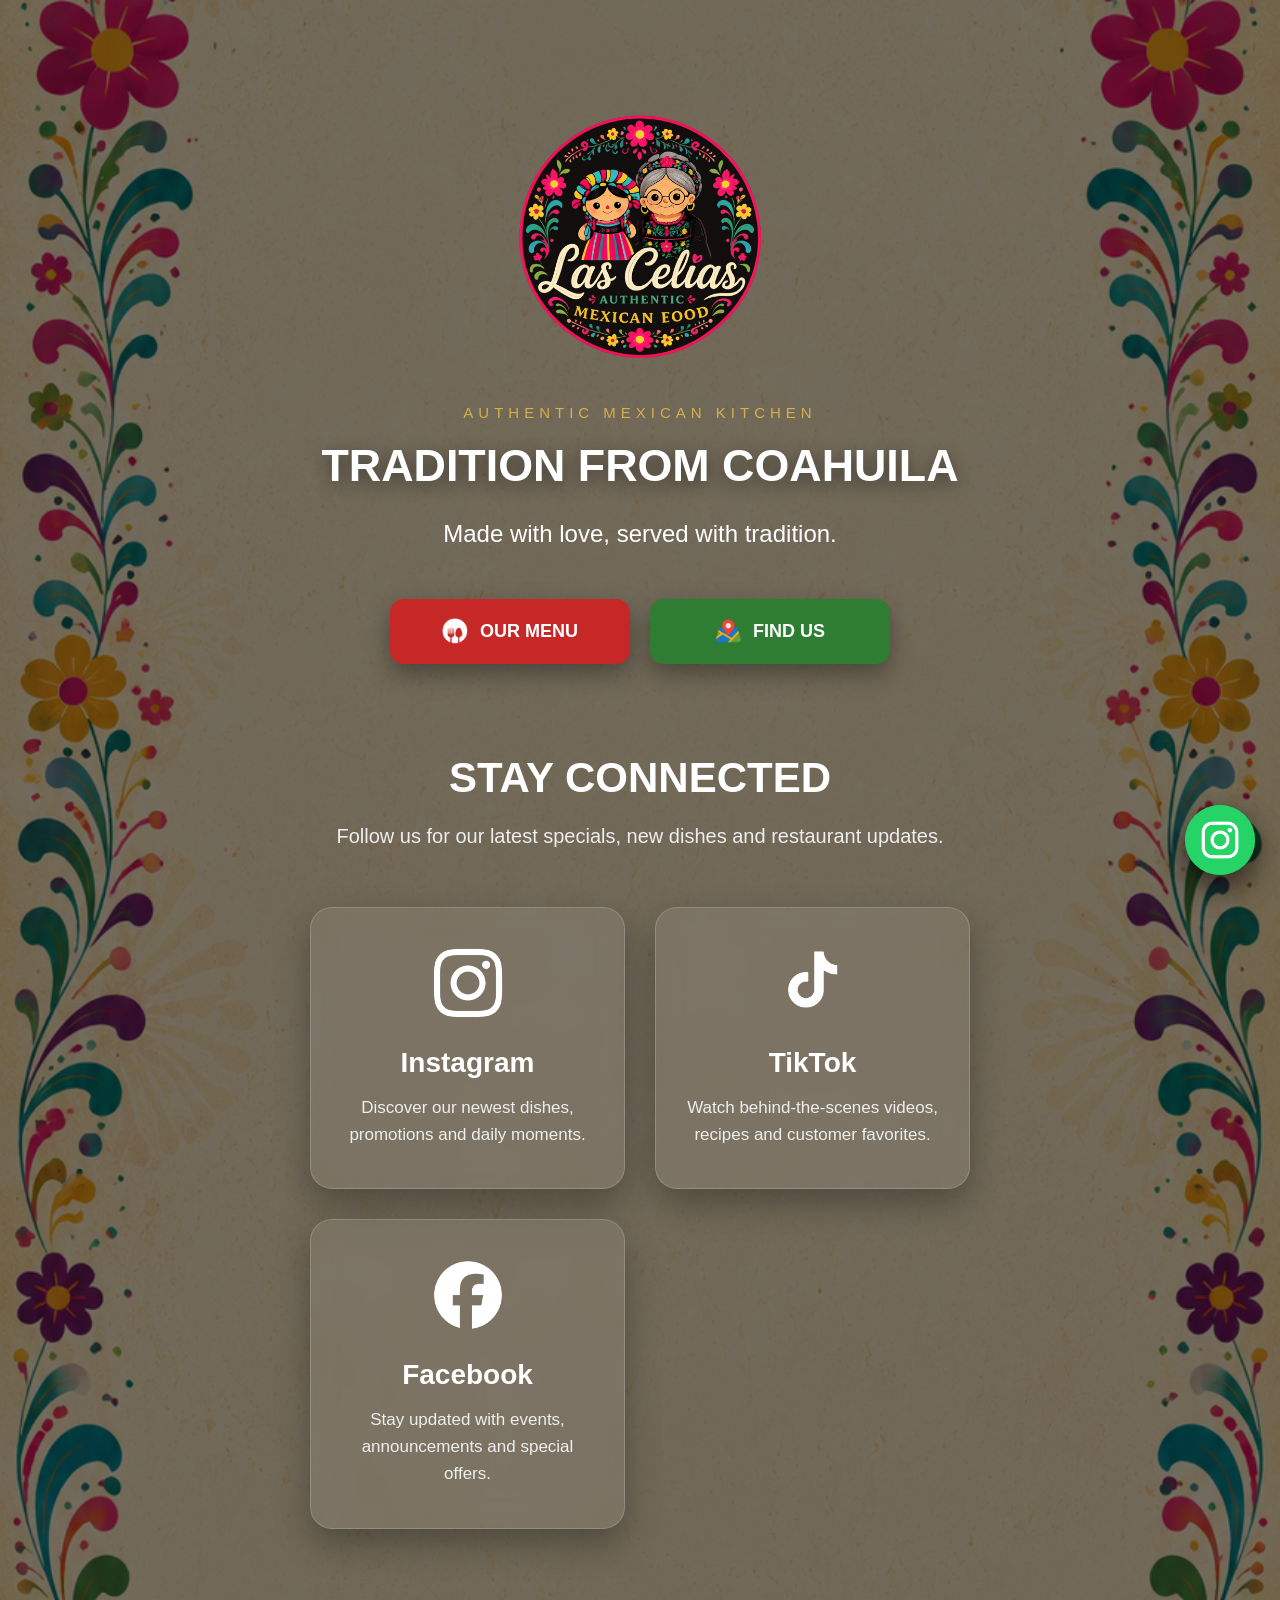
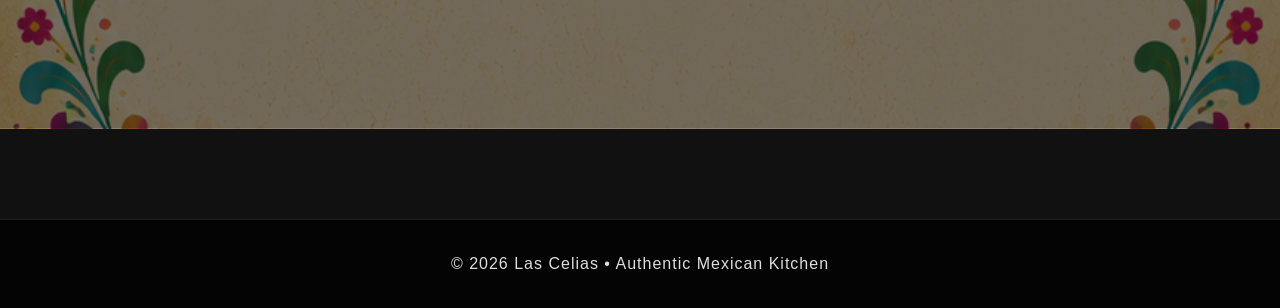
==== index.html @ 8aa613d1 "First website version" ====
<!DOCTYPE html>
<html lang="en">

<head>

    <meta charset="UTF-8">
    <meta name="viewport" content="width=device-width, initial-scale=1.0">

    <title>Las Celias | Authentic Mexican Kitchen</title>

    <link rel="stylesheet" href="css/style.css">

</head>

<a
    href="TU_LINK_DE_WHATSAPP"
    target="_blank"
    class="whatsapp-button">

    <img
        src="images/icons/whatsapp.png"
        alt="WhatsApp">

</a>

<body>

    <!-- HERO -->

    <section class="hero">

        <div class="overlay">

            <div class="hero-content">

                <!-- LOGO -->

                <img
                    src="images/logo/logo.png"
                    alt="Las Celias Logo"
                    class="logo">

                <!-- SUBTITLE -->

                <p class="subtitle">

                    AUTHENTIC MEXICAN KITCHEN

                </p>

                <!-- TITLE -->

                <h1>

                    Tradition from Coahuila

                </h1>

                <!-- DESCRIPTION -->

                <p class="description">

                    Made with love, served with tradition.

                </p>

                <!-- MAIN BUTTONS -->

                <div class="main-buttons">

                    <!-- MENU -->

                    <a href="menu.html" class="btn btn-menu">

                        <img
                            src="images/icons/menu.png"
                            alt="Menu">

                        <span>OUR MENU</span>

                    </a>

                    <!-- LOCATION -->

                    <a
                        href="https://g.page/r/Cdu9LqapEBbkEAE/review
"
                        target="_blank"
                        class="btn btn-location">

                        <img
                            src="images/icons/ubicacion.png"
                            alt="Location">

                        <span>FIND US</span>

                    </a>

                </div>

                <!-- SOCIAL -->

                <section class="social-section">

                    <h2>

                        STAY CONNECTED

                    </h2>

                    <p>

                        Follow us for our latest specials,
                        new dishes and restaurant updates.

                    </p>

                                        <div class="social-grid">

                        <!-- Instagram -->

                        <a href="https://www.instagram.com/lasceliasfood?utm_source=qr&igsh=aXdlNWFkeHdwbzZv"
                           target="_blank"
                           class="social-card">

                            <img
                                src="images/icons/instagram.png"
                                alt="Instagram">

                            <h3>Instagram</h3>

                            <p>
                                Discover our newest dishes,
                                promotions and daily moments.
                            </p>

                        </a>

                        <!-- TikTok -->

                        <a href="https://www.tiktok.com/@lasceliasfood?_r=1&_t=ZT-98HseMUjzkz"
                           target="_blank"
                           class="social-card">

                            <img
                                src="images/icons/tiktok.png"
                                alt="TikTok">

                            <h3>TikTok</h3>

                            <p>
                                Watch behind-the-scenes videos,
                                recipes and customer favorites.
                            </p>

                        </a>

                        <!-- Facebook -->

                        <a href="https://www.facebook.com/share/1J8TB7nhDu/"
                           target="_blank"
                           class="social-card">

                            <img
                                src="images/icons/facebook.png"
                                alt="Facebook">

                            <h3>Facebook</h3>

                            <p>
                                Stay updated with events,
                                announcements and special offers.
                            </p>

                        </a>

                    </div>

                </section>

            </div>

        </div>

    </section>

    <!-- FLOATING WHATSAPP -->

    <a
        href="https://wa.link/c3nqoa"
        class="whatsapp-button"
        target="_blank"
        aria-label="WhatsApp">

        <img
            src="images/icons/whatsapp.png"
            alt="WhatsApp">

    </a>

    <!-- FOOTER -->

    <footer>

    <p>

        © 2026 Las Celias • Authentic Mexican Kitchen

    </p>

</footer>

</body>

</html>
---- css/style.css ----
/* ==========================================================
   LAS CELIAS
   AUTHENTIC MEXICAN KITCHEN
   Main Stylesheet
========================================================== */

/* =========================
   RESET
========================= */

*{
    margin:0;
    padding:0;
    box-sizing:border-box;
}

html{
    scroll-behavior:smooth;
}

body{

    font-family:Arial, Helvetica, sans-serif;

    background:#111;

    color:#ffffff;

    overflow-x:hidden;

}

/* =========================
   HERO
========================= */

.hero{

    position:relative;

    width:100%;

    min-height:100vh;

    display:flex;

    justify-content: flex-start;

    padding: 70px 20px;

    align-items:center;

    text-align:center;

    overflow:hidden;

    background-image:
        linear-gradient(rgba(0,0,0,.55),rgba(0,0,0,.55)),
        url("../images/background/fondo.webp");

    background-size:cover;

    background-position:center;

    background-repeat:no-repeat;

}

/* =========================
   OVERLAY
========================= */

.overlay{

    width:100%;

    padding:40px 20px;

}

/* =========================
   HERO CONTENT
========================= */

.hero-content{
    max-width:700px;
    margin:0 auto;
}

/* =========================
   LOGO
========================= */

.logo{

    width:260px;

    max-width:90%;

    margin-bottom:30px;

}

/* =========================
   SUBTITLE
========================= */

.subtitle{

    color:#D6B04A;

    letter-spacing:5px;

    font-size:15px;

    margin-bottom:20px;

    text-transform:uppercase;

}

/* =========================
   TITLE
========================= */

.hero h1{

    font-size: 2.8rem;

    font-weight:800;

    line-height:1.1;

    margin: 15px 0;

    margin-bottom:25px;

    text-transform:uppercase;

    text-shadow:0 5px 18px rgba(0,0,0,.45);

}

/* =========================
   DESCRIPTION
========================= */

.description{

    font-size:24px;

    line-height:1.6;

    color:white;

    margin-bottom:45px;

}

/* =========================
   MAIN BUTTONS
========================= */

.main-buttons{

    display:flex;

    justify-content:center;

    align-items:center;

    gap:20px;

    flex-wrap:wrap;

}

/* =========================
   BUTTON BASE
========================= */

.btn{

    display:flex;

    align-items:center;

    justify-content:center;

    gap:12px;

    width:240px;

    height:65px;

    border-radius:14px;

    text-decoration:none;

    font-size:18px;

    font-weight:700;

    transition:.30s;

    box-shadow:0 10px 25px rgba(0,0,0,.35);

}

/* =========================
   BUTTON ICONS
========================= */

.btn img{

    width:26px;

    height:26px;

}

/* =========================
   MENU BUTTON
========================= */

.btn-menu{

    background:#C62828;

    color:white;

}

.btn-menu:hover{

    background:#B71C1C;

    transform:translateY(-4px);

}

/* =========================
   LOCATION BUTTON
========================= */

.btn-location{

    background:#2E7D32;

    color:white;

}

.btn-location:hover{

    background:#1B5E20;

    transform:translateY(-4px);

}

/* =========================
   SOCIAL SECTION
========================= */

.social-section{

    padding:90px 20px;

    text-align:center;

}

.social-section h2{

    font-size:42px;

    font-weight:800;

    margin-bottom:18px;

    text-transform:uppercase;

    color:#ffffff;

}

.social-section p{

    max-width:700px;

    margin:0 auto 55px;

    font-size:20px;

    line-height:1.6;

    color:#eeeeee;

}

/* =========================
   SOCIAL CARDS CONTAINER
========================= */

.social-grid{

    display:grid;

    grid-template-columns:repeat(auto-fit,minmax(280px,1fr));

    gap:30px;

    max-width:1100px;

    margin:auto;

}

/* =========================
   SOCIAL CARD
========================= */

.social-card{

    background:rgba(255,255,255,.08);

    backdrop-filter:blur(12px);

    border:1px solid rgba(255,255,255,.18);

    border-radius:22px;

    padding:40px 30px;

    transition:.35s;

    text-decoration:none;

    color:white;

    box-shadow:0 15px 35px rgba(0,0,0,.30);

}

.social-card:hover{

    transform:translateY(-8px);

}

/* =========================
   SOCIAL ICON
========================= */

.social-card img{

    width:70px;

    height:70px;

    object-fit:contain;

    margin-bottom:25px;

}

/* =========================
   SOCIAL TITLE
========================= */

.social-card h3{

    font-size:28px;

    margin-bottom:15px;

}

/* =========================
   SOCIAL DESCRIPTION
========================= */

.social-card p{

    font-size:17px;

    line-height:1.6;

    margin:0;

}

/* =========================
   HOVER COLORS
========================= */

.instagram:hover{

    border-color:#E1306C;

}

.tiktok:hover{

    border-color:#25F4EE;

}

.facebook:hover{

    border-color:#1877F2;

}

/* =========================
   FLOATING WHATSAPP
========================= */

.whatsapp-button{

    position:fixed;

    bottom:25px;

    right:25px;

    width:70px;

    height:70px;

    border-radius:50%;

    background:#25D366;

    display:flex;

    justify-content:center;

    align-items:center;

    box-shadow:0 12px 30px rgba(0,0,0,.35);

    transition:.30s;

    z-index:999;

}

.whatsapp-button:hover{

    transform:scale(1.10);

    background:#1EBE5D;

}

.whatsapp-button img{

    width:38px;

    height:38px;

}

/* =========================
   FOOTER
========================= */

footer{

    margin-top:90px;

    padding:35px 20px;

    text-align:center;

    background:rgba(0,0,0,.75);

    border-top:1px solid rgba(255,255,255,.10);

}

footer p{

    color:#dddddd;

    font-size:16px;

    letter-spacing:1px;

}

/* ==========================================================
   RESPONSIVE DESIGN
========================================================== */

/* =========================
   TABLETS
========================= */

@media (max-width:992px){

    .hero{

        min-height:100vh;

    }

    .logo{

        width:220px;

    }

    .hero h1{

        font-size:52px;

    }

    .description{

        font-size:21px;

    }

    .social-section{

        padding:70px 20px;

    }

}

/* =========================
   MOBILE
========================= */

@media (max-width:768px){

    .hero{

        padding:40px 20px;

    }

    .logo{

        width:180px;

        margin-bottom:25px;

    }

    .subtitle{

        font-size:13px;

        letter-spacing:3px;

    }

    .hero h1{

        font-size:40px;

    }

    .description{

        font-size:18px;

        margin-bottom:35px;

    }

    .main-buttons{

        flex-direction:column;

    }

    .btn{

        width:100%;

        max-width:320px;

        height:60px;

    }

    .social-section h2{

        font-size:34px;

    }

    .social-section p{

        font-size:17px;

    }

    .social-card{

        padding:30px 25px;

    }

    .social-card img{

        width:60px;

        height:60px;

    }

    .social-card h3{

        font-size:24px;

    }

    .social-card p{

        font-size:16px;

    }

    .whatsapp-button{

        width:62px;

        height:62px;

        right:18px;

        bottom:18px;

    }

    .whatsapp-button img{

        width:34px;

        height:34px;

    }

}

/* =========================
   SMALL PHONES
========================= */

@media (max-width:480px){

    .hero h1{

        font-size:34px;

    }

    .description{

        font-size:16px;

    }

    .subtitle{

        font-size:12px;

    }

    .social-section{

        padding:55px 15px;

    }

    footer{

        padding:25px 15px;

    }

}
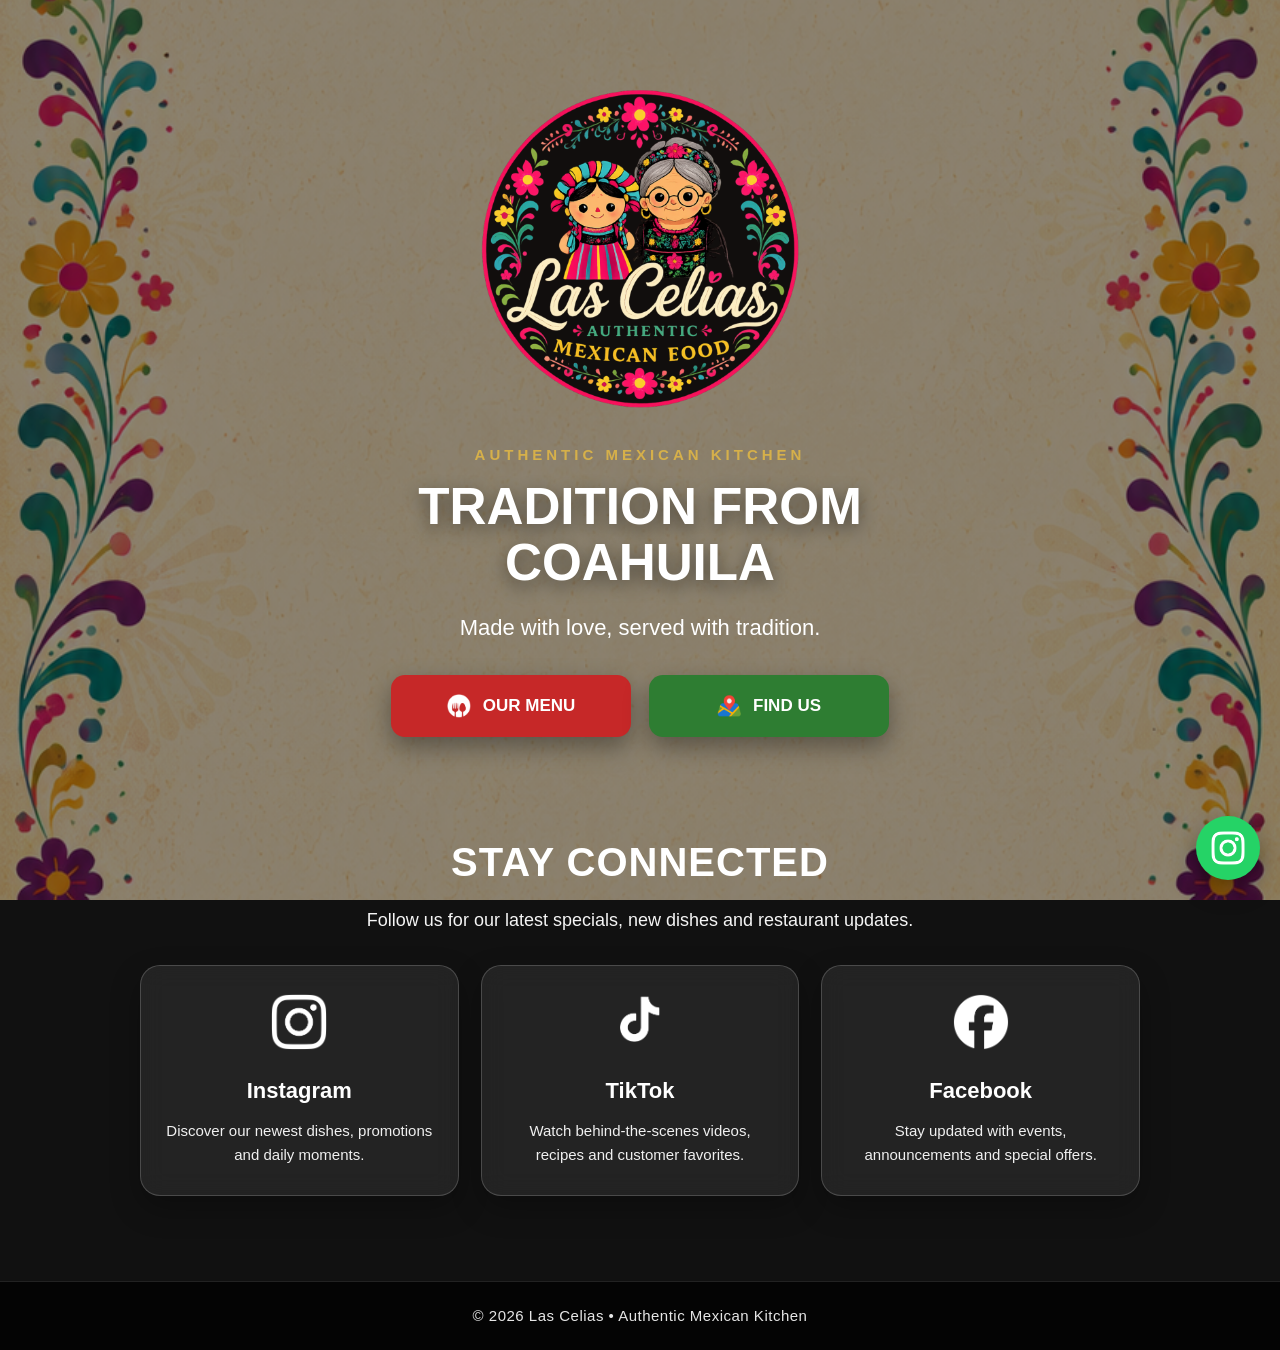
==== commit f88f0788: "Final responsive adjustments and homepage improvements" ====
--- a/index.html
+++ b/index.html
@@ -12,171 +12,70 @@
 
 </head>
 
-<a
-    href="TU_LINK_DE_WHATSAPP"
-    target="_blank"
-    class="whatsapp-button">
-
-    <img
-        src="images/icons/whatsapp.png"
-        alt="WhatsApp">
-
-</a>
-
 <body>
 
-    <!-- HERO -->
+    <!-- Background -->
+
+    <div class="background"></div>
+    <div class="overlay"></div>
+
+    <!-- Hero -->
 
     <section class="hero">
 
-        <div class="overlay">
+        <div class="hero-content">
 
-            <div class="hero-content">
+            <!-- Logo -->
 
-                <!-- LOGO -->
+            <img
+                src="images/logo/logo.png"
+                alt="Las Celias Logo"
+                class="logo">
 
-                <img
-                    src="images/logo/logo.png"
-                    alt="Las Celias Logo"
-                    class="logo">
+            <!-- Subtitle -->
 
-                <!-- SUBTITLE -->
+            <p class="subtitle">
+                AUTHENTIC MEXICAN KITCHEN
+            </p>
 
-                <p class="subtitle">
+            <!-- Title -->
 
-                    AUTHENTIC MEXICAN KITCHEN
+            <h1>
+                Tradition from Coahuila
+            </h1>
 
-                </p>
+            <!-- Description -->
 
-                <!-- TITLE -->
+            <p class="description">
+                Made with love, served with tradition.
+            </p>
 
-                <h1>
+            <!-- Main Buttons -->
 
-                    Tradition from Coahuila
+            <div class="main-buttons">
 
-                </h1>
+                <a href="menu.html" class="btn btn-menu">
 
-                <!-- DESCRIPTION -->
+                    <img
+                        src="images/icons/menu.png"
+                        alt="Menu">
 
-                <p class="description">
+                    <span>OUR MENU</span>
 
-                    Made with love, served with tradition.
+                </a>
 
-                </p>
+                <a
+                    href="https://g.page/r/Cdu9LqapEBbkEAE/review"
+                    target="_blank"
+                    class="btn btn-location">
 
-                <!-- MAIN BUTTONS -->
+                    <img
+                        src="images/icons/ubicacion.png"
+                        alt="Location">
 
-                <div class="main-buttons">
+                    <span>FIND US</span>
 
-                    <!-- MENU -->
-
-                    <a href="menu.html" class="btn btn-menu">
-
-                        <img
-                            src="images/icons/menu.png"
-                            alt="Menu">
-
-                        <span>OUR MENU</span>
-
-                    </a>
-
-                    <!-- LOCATION -->
-
-                    <a
-                        href="https://g.page/r/Cdu9LqapEBbkEAE/review
-"
-                        target="_blank"
-                        class="btn btn-location">
-
-                        <img
-                            src="images/icons/ubicacion.png"
-                            alt="Location">
-
-                        <span>FIND US</span>
-
-                    </a>
-
-                </div>
-
-                <!-- SOCIAL -->
-
-                <section class="social-section">
-
-                    <h2>
-
-                        STAY CONNECTED
-
-                    </h2>
-
-                    <p>
-
-                        Follow us for our latest specials,
-                        new dishes and restaurant updates.
-
-                    </p>
-
-                                        <div class="social-grid">
-
-                        <!-- Instagram -->
-
-                        <a href="https://www.instagram.com/lasceliasfood?utm_source=qr&igsh=aXdlNWFkeHdwbzZv"
-                           target="_blank"
-                           class="social-card">
-
-                            <img
-                                src="images/icons/instagram.png"
-                                alt="Instagram">
-
-                            <h3>Instagram</h3>
-
-                            <p>
-                                Discover our newest dishes,
-                                promotions and daily moments.
-                            </p>
-
-                        </a>
-
-                        <!-- TikTok -->
-
-                        <a href="https://www.tiktok.com/@lasceliasfood?_r=1&_t=ZT-98HseMUjzkz"
-                           target="_blank"
-                           class="social-card">
-
-                            <img
-                                src="images/icons/tiktok.png"
-                                alt="TikTok">
-
-                            <h3>TikTok</h3>
-
-                            <p>
-                                Watch behind-the-scenes videos,
-                                recipes and customer favorites.
-                            </p>
-
-                        </a>
-
-                        <!-- Facebook -->
-
-                        <a href="https://www.facebook.com/share/1J8TB7nhDu/"
-                           target="_blank"
-                           class="social-card">
-
-                            <img
-                                src="images/icons/facebook.png"
-                                alt="Facebook">
-
-                            <h3>Facebook</h3>
-
-                            <p>
-                                Stay updated with events,
-                                announcements and special offers.
-                            </p>
-
-                        </a>
-
-                    </div>
-
-                </section>
+                </a>
 
             </div>
 
@@ -184,12 +83,89 @@
 
     </section>
 
-    <!-- FLOATING WHATSAPP -->
+        <!-- Social Section -->
+
+    <section class="social-section">
+
+        <h2>STAY CONNECTED</h2>
+
+        <p>
+            Follow us for our latest specials,
+            new dishes and restaurant updates.
+        </p>
+
+        <div class="social-grid">
+
+            <!-- Instagram -->
+
+            <a
+                href="https://www.instagram.com/lasceliasfood?utm_source=qr&igsh=aXdlNWFkeHdwbzZv"
+                target="_blank"
+                class="social-card instagram">
+
+                <img
+                    src="images/icons/instagram.png"
+                    alt="Instagram">
+
+                <h3>Instagram</h3>
+
+                <p>
+                    Discover our newest dishes,
+                    promotions and daily moments.
+                </p>
+
+            </a>
+
+            <!-- TikTok -->
+
+            <a
+                href="https://www.tiktok.com/@lasceliasfood?_r=1&_t=ZT-98HseMUjzkz"
+                target="_blank"
+                class="social-card tiktok">
+
+                <img
+                    src="images/icons/tiktok.png"
+                    alt="TikTok">
+
+                <h3>TikTok</h3>
+
+                <p>
+                    Watch behind-the-scenes videos,
+                    recipes and customer favorites.
+                </p>
+
+            </a>
+
+            <!-- Facebook -->
+
+            <a
+                href="https://www.facebook.com/share/1J8TB7nhDu/"
+                target="_blank"
+                class="social-card facebook">
+
+                <img
+                    src="images/icons/facebook.png"
+                    alt="Facebook">
+
+                <h3>Facebook</h3>
+
+                <p>
+                    Stay updated with events,
+                    announcements and special offers.
+                </p>
+
+            </a>
+
+        </div>
+
+    </section>
+
+    <!-- Floating WhatsApp -->
 
     <a
         href="https://wa.link/c3nqoa"
+        target="_blank"
         class="whatsapp-button"
-        target="_blank"
         aria-label="WhatsApp">
 
         <img
@@ -198,19 +174,16 @@
 
     </a>
 
-    <!-- FOOTER -->
+    <!-- Footer -->
 
     <footer>
 
-    <p>
+        <p>
+            © 2026 Las Celias • Authentic Mexican Kitchen
+        </p>
 
-        © 2026 Las Celias • Authentic Mexican Kitchen
-
-    </p>
-
-</footer>
+    </footer>
 
 </body>
 
-</html>
-
+</html>
--- a/css/style.css
+++ b/css/style.css
@@ -1,7 +1,7 @@
 /* ==========================================================
    LAS CELIAS
    AUTHENTIC MEXICAN KITCHEN
-   Main Stylesheet
+   MAIN STYLESHEET
 ========================================================== */
 
 /* =========================
@@ -19,15 +19,32 @@
 }
 
 body{
-
     font-family:Arial, Helvetica, sans-serif;
-
+    color:#ffffff;
     background:#111;
-
-    color:#ffffff;
-
     overflow-x:hidden;
-
+    line-height:1.6;
+}
+
+/* =========================
+   BACKGROUND
+========================= */
+
+.background{
+    position:fixed;
+    inset:0;
+    background-image:url("../images/background/fondo.webp");
+    background-repeat:no-repeat;
+    background-size:cover;
+    background-position:52% center;
+    z-index:-2;
+}
+
+.overlay{
+    position:fixed;
+    inset:0;
+    background:rgba(0,0,0,.45);
+    z-index:-1;
 }
 
 /* =========================
@@ -35,500 +52,324 @@
 ========================= */
 
 .hero{
-
+    width:100%;
+    min-height:90vh;
+    display:flex;
+    justify-content:center;
+    align-items:center;
+    text-align:center;
+    padding:35px 20px 25px;
     position:relative;
-
+}
+
+.hero-content{
     width:100%;
-
-    min-height:100vh;
-
+    max-width:720px;
+    margin:auto;
+    position:relative;
+    z-index:2;
+}
+
+/* =========================
+   LOGO
+========================= */
+
+.logo{
+    display:block;
+    width:340px;
+    max-width:90%;
+    margin:0 auto 20px;
+}
+
+/* =========================
+   SUBTITLE
+========================= */
+
+.subtitle{
+    color:#D6B04A;
+    font-size:15px;
+    letter-spacing:4px;
+    text-transform:uppercase;
+    margin-bottom:12px;
+    font-weight:600;
+}
+
+/* =========================
+   TITLE
+========================= */
+
+.hero h1{
+    font-size:3.2rem;
+    font-weight:800;
+    line-height:1.1;
+    text-transform:uppercase;
+    margin-bottom:18px;
+    text-shadow:0 6px 18px rgba(0,0,0,.45);
+}
+
+/* =========================
+   DESCRIPTION
+========================= */
+
+.description{
+    max-width:620px;
+    margin:0 auto 30px;
+    font-size:22px;
+    color:#fff;
+}
+
+/* =========================
+   MAIN BUTTONS
+========================= */
+
+.main-buttons{
     display:flex;
-
-    justify-content: flex-start;
-
-    padding: 70px 20px;
-
+    justify-content:center;
     align-items:center;
-
+    flex-wrap:wrap;
+    gap:18px;
+    margin-top:10px;
+}
+
+/* =========================
+   BUTTON BASE
+========================= */
+
+.btn{
+    display:flex;
+    align-items:center;
+    justify-content:center;
+    gap:12px;
+
+    width:240px;
+    height:62px;
+
+    border-radius:14px;
+
+    text-decoration:none;
+    color:#fff;
+
+    font-size:17px;
+    font-weight:700;
+
+    transition:all .30s ease;
+
+    box-shadow:0 10px 25px rgba(0,0,0,.35);
+}
+
+.btn img{
+    width:24px;
+    height:24px;
+    object-fit:contain;
+}
+
+.btn:hover{
+    transform:translateY(-4px);
+}
+
+/* =========================
+   MENU BUTTON
+========================= */
+
+.btn-menu{
+    background:#C62828;
+}
+
+.btn-menu:hover{
+    background:#B71C1C;
+}
+
+/* =========================
+   LOCATION BUTTON
+========================= */
+
+.btn-location{
+    background:#2E7D32;
+}
+
+.btn-location:hover{
+    background:#1B5E20;
+}
+
+/* =========================
+   SOCIAL SECTION
+========================= */
+
+.social-section{
+    width:100%;
+    max-width:1200px;
+    margin:0 auto;
+    padding:20px 20px 40px;
     text-align:center;
-
-    overflow:hidden;
-
-    background-image:
-        linear-gradient(rgba(0,0,0,.55),rgba(0,0,0,.55)),
-        url("../images/background/fondo.webp");
-
-    background-size:cover;
-
-    background-position:center;
-
-    background-repeat:no-repeat;
-
-}
-
-/* =========================
-   OVERLAY
-========================= */
-
-.overlay{
-
-    width:100%;
-
-    padding:40px 20px;
-
-}
-
-/* =========================
-   HERO CONTENT
-========================= */
-
-.hero-content{
-    max-width:700px;
+}
+
+.social-section h2{
+    font-size:40px;
+    font-weight:800;
+    text-transform:uppercase;
+    margin-bottom:12px;
+    letter-spacing:1px;
+}
+
+.social-section > p{
+    max-width:650px;
+    margin:0 auto 30px;
+    font-size:18px;
+    line-height:1.6;
+    color:#f5f5f5;
+}
+
+/* =========================
+   SOCIAL GRID
+========================= */
+
+.social-grid{
+    display:grid;
+    grid-template-columns:repeat(auto-fit,minmax(260px,1fr));
+    gap:22px;
+    max-width:1000px;
     margin:0 auto;
 }
 
 /* =========================
-   LOGO
-========================= */
-
-.logo{
-
-    width:260px;
-
-    max-width:90%;
-
-    margin-bottom:30px;
-
-}
-
-/* =========================
-   SUBTITLE
-========================= */
-
-.subtitle{
-
-    color:#D6B04A;
-
-    letter-spacing:5px;
-
+   SOCIAL CARD
+========================= */
+
+.social-card{
+    background:rgba(255,255,255,.08);
+    backdrop-filter:blur(12px);
+    border:1px solid rgba(255,255,255,.18);
+    border-radius:20px;
+    padding:28px 22px;
+    text-decoration:none;
+    color:#fff;
+    transition:.30s;
+    box-shadow:0 12px 30px rgba(0,0,0,.28);
+}
+
+.social-card:hover{
+    transform:translateY(-6px);
+}
+
+.social-card img{
+    width:56px;
+    height:56px;
+    object-fit:contain;
+    margin-bottom:16px;
+}
+
+.social-card h3{
+    font-size:22px;
+    margin-bottom:10px;
+}
+
+.social-card p{
+    margin:0;
     font-size:15px;
-
-    margin-bottom:20px;
-
-    text-transform:uppercase;
-
-}
-
-/* =========================
-   TITLE
-========================= */
-
-.hero h1{
-
-    font-size: 2.8rem;
-
-    font-weight:800;
-
-    line-height:1.1;
-
-    margin: 15px 0;
-
-    margin-bottom:25px;
-
-    text-transform:uppercase;
-
-    text-shadow:0 5px 18px rgba(0,0,0,.45);
-
-}
-
-/* =========================
-   DESCRIPTION
-========================= */
-
-.description{
-
-    font-size:24px;
-
     line-height:1.6;
-
-    color:white;
-
-    margin-bottom:45px;
-
-}
-
-/* =========================
-   MAIN BUTTONS
-========================= */
-
-.main-buttons{
+    color:#f0f0f0;
+}
+
+/* =========================
+   HOVER COLORS
+========================= */
+
+.instagram:hover{
+    border-color:#E1306C;
+}
+
+.tiktok:hover{
+    border-color:#25F4EE;
+}
+
+.facebook:hover{
+    border-color:#1877F2;
+}
+
+/* =========================
+   FLOATING WHATSAPP
+========================= */
+
+.whatsapp-button{
+    position:fixed;
+    right:20px;
+    bottom:20px;
+
+    width:64px;
+    height:64px;
+
+    border-radius:50%;
+    background:#25D366;
 
     display:flex;
-
     justify-content:center;
-
     align-items:center;
 
-    gap:20px;
-
-    flex-wrap:wrap;
-
-}
-
-/* =========================
-   BUTTON BASE
-========================= */
-
-.btn{
-
-    display:flex;
-
-    align-items:center;
-
-    justify-content:center;
-
-    gap:12px;
-
-    width:240px;
-
-    height:65px;
-
-    border-radius:14px;
-
-    text-decoration:none;
-
-    font-size:18px;
-
-    font-weight:700;
+    box-shadow:0 10px 25px rgba(0,0,0,.35);
+
+    z-index:9999;
 
     transition:.30s;
-
-    box-shadow:0 10px 25px rgba(0,0,0,.35);
-
-}
-
-/* =========================
-   BUTTON ICONS
-========================= */
-
-.btn img{
-
-    width:26px;
-
-    height:26px;
-
-}
-
-/* =========================
-   MENU BUTTON
-========================= */
-
-.btn-menu{
-
-    background:#C62828;
-
-    color:white;
-
-}
-
-.btn-menu:hover{
-
-    background:#B71C1C;
-
-    transform:translateY(-4px);
-
-}
-
-/* =========================
-   LOCATION BUTTON
-========================= */
-
-.btn-location{
-
-    background:#2E7D32;
-
-    color:white;
-
-}
-
-.btn-location:hover{
-
-    background:#1B5E20;
-
-    transform:translateY(-4px);
-
-}
-
-/* =========================
-   SOCIAL SECTION
-========================= */
-
-.social-section{
-
-    padding:90px 20px;
-
+}
+
+.whatsapp-button:hover{
+    transform:scale(1.08);
+    background:#1EBE5D;
+}
+
+.whatsapp-button img{
+    width:34px;
+    height:34px;
+}
+
+/* =========================
+   FOOTER
+========================= */
+
+footer{
+    margin-top:45px;
+    padding:22px 20px;
     text-align:center;
 
-}
-
-.social-section h2{
-
-    font-size:42px;
-
-    font-weight:800;
-
-    margin-bottom:18px;
-
-    text-transform:uppercase;
-
-    color:#ffffff;
-
-}
-
-.social-section p{
-
-    max-width:700px;
-
-    margin:0 auto 55px;
-
-    font-size:20px;
-
-    line-height:1.6;
-
-    color:#eeeeee;
-
-}
-
-/* =========================
-   SOCIAL CARDS CONTAINER
-========================= */
-
-.social-grid{
-
-    display:grid;
-
-    grid-template-columns:repeat(auto-fit,minmax(280px,1fr));
-
-    gap:30px;
-
-    max-width:1100px;
-
-    margin:auto;
-
-}
-
-/* =========================
-   SOCIAL CARD
-========================= */
-
-.social-card{
-
-    background:rgba(255,255,255,.08);
-
-    backdrop-filter:blur(12px);
-
-    border:1px solid rgba(255,255,255,.18);
-
-    border-radius:22px;
-
-    padding:40px 30px;
-
-    transition:.35s;
-
-    text-decoration:none;
-
-    color:white;
-
-    box-shadow:0 15px 35px rgba(0,0,0,.30);
-
-}
-
-.social-card:hover{
-
-    transform:translateY(-8px);
-
-}
-
-/* =========================
-   SOCIAL ICON
-========================= */
-
-.social-card img{
-
-    width:70px;
-
-    height:70px;
-
-    object-fit:contain;
-
-    margin-bottom:25px;
-
-}
-
-/* =========================
-   SOCIAL TITLE
-========================= */
-
-.social-card h3{
-
-    font-size:28px;
-
-    margin-bottom:15px;
-
-}
-
-/* =========================
-   SOCIAL DESCRIPTION
-========================= */
-
-.social-card p{
-
-    font-size:17px;
-
-    line-height:1.6;
-
-    margin:0;
-
-}
-
-/* =========================
-   HOVER COLORS
-========================= */
-
-.instagram:hover{
-
-    border-color:#E1306C;
-
-}
-
-.tiktok:hover{
-
-    border-color:#25F4EE;
-
-}
-
-.facebook:hover{
-
-    border-color:#1877F2;
-
-}
-
-/* =========================
-   FLOATING WHATSAPP
-========================= */
-
-.whatsapp-button{
-
-    position:fixed;
-
-    bottom:25px;
-
-    right:25px;
-
-    width:70px;
-
-    height:70px;
-
-    border-radius:50%;
-
-    background:#25D366;
-
-    display:flex;
-
-    justify-content:center;
-
-    align-items:center;
-
-    box-shadow:0 12px 30px rgba(0,0,0,.35);
-
-    transition:.30s;
-
-    z-index:999;
-
-}
-
-.whatsapp-button:hover{
-
-    transform:scale(1.10);
-
-    background:#1EBE5D;
-
-}
-
-.whatsapp-button img{
-
-    width:38px;
-
-    height:38px;
-
-}
-
-/* =========================
-   FOOTER
-========================= */
-
-footer{
-
-    margin-top:90px;
-
-    padding:35px 20px;
-
-    text-align:center;
-
     background:rgba(0,0,0,.75);
-
-    border-top:1px solid rgba(255,255,255,.10);
-
+    border-top:1px solid rgba(255,255,255,.12);
 }
 
 footer p{
-
-    color:#dddddd;
-
-    font-size:16px;
-
-    letter-spacing:1px;
-
+    font-size:15px;
+    color:#e6e6e6;
+    letter-spacing:.5px;
 }
 
 /* ==========================================================
-   RESPONSIVE DESIGN
+   RESPONSIVE
 ========================================================== */
 
 /* =========================
-   TABLETS
+   TABLET
 ========================= */
 
 @media (max-width:992px){
 
     .hero{
-
-        min-height:100vh;
-
+        min-height:85vh;
+        padding:30px 20px;
     }
 
     .logo{
-
-        width:220px;
-
+        width:300px;
     }
 
     .hero h1{
-
-        font-size:52px;
-
+        font-size:2.8rem;
     }
 
     .description{
-
-        font-size:21px;
-
+        font-size:20px;
     }
 
     .social-section{
-
-        padding:70px 20px;
-
+        padding:20px 20px 35px;
     }
 
 }
@@ -539,152 +380,133 @@
 
 @media (max-width:768px){
 
+    .background{
+        background-position:52% center;
+    }
+
     .hero{
-
-        padding:40px 20px;
-
+        min-height:auto;
+        padding:20px 18px 15px;
+    }
+
+    .hero-content{
+        max-width:100%;
     }
 
     .logo{
-
-        width:180px;
-
+        width:240px;
+        margin-bottom:15px;
+    }
+
+    .subtitle{
+        font-size:13px;
+        letter-spacing:2px;
+    }
+
+    .hero h1{
+        font-size:2rem;
+        margin-bottom:12px;
+    }
+
+    .description{
+        font-size:17px;
         margin-bottom:25px;
-
+    }
+
+    .main-buttons{
+        flex-direction:column;
+        gap:12px;
+    }
+
+    .btn{
+        width:100%;
+        max-width:320px;
+        height:58px;
+        font-size:16px;
+    }
+
+    .social-section{
+        padding:15px 18px 30px;
+    }
+
+    .social-section h2{
+        font-size:30px;
+    }
+
+    .social-section > p{
+        font-size:16px;
+        margin-bottom:20px;
+    }
+
+    .social-grid{
+        gap:16px;
+    }
+
+    .social-card{
+        padding:22px 18px;
+    }
+
+    .social-card img{
+        width:50px;
+        height:50px;
+    }
+
+    .social-card h3{
+        font-size:20px;
+    }
+
+    .social-card p{
+        font-size:14px;
+    }
+
+    .whatsapp-button{
+        width:60px;
+        height:60px;
+        right:16px;
+        bottom:16px;
+    }
+
+    .whatsapp-button img{
+        width:30px;
+        height:30px;
+    }
+
+    footer{
+        margin-top:30px;
+        padding:18px 15px;
+    }
+
+}
+
+/* =========================
+   SMALL PHONES
+========================= */
+
+@media (max-width:480px){
+
+    .logo{
+        width:210px;
+    }
+
+    .hero h1{
+        font-size:1.7rem;
+    }
+
+    .description{
+        font-size:15px;
     }
 
     .subtitle{
-
-        font-size:13px;
-
-        letter-spacing:3px;
-
-    }
-
-    .hero h1{
-
-        font-size:40px;
-
-    }
-
-    .description{
-
-        font-size:18px;
-
-        margin-bottom:35px;
-
-    }
-
-    .main-buttons{
-
-        flex-direction:column;
-
+        font-size:11px;
     }
 
     .btn{
-
-        width:100%;
-
-        max-width:320px;
-
-        height:60px;
-
+        height:55px;
+        font-size:15px;
     }
 
     .social-section h2{
-
-        font-size:34px;
-
-    }
-
-    .social-section p{
-
-        font-size:17px;
-
-    }
-
-    .social-card{
-
-        padding:30px 25px;
-
-    }
-
-    .social-card img{
-
-        width:60px;
-
-        height:60px;
-
-    }
-
-    .social-card h3{
-
-        font-size:24px;
-
-    }
-
-    .social-card p{
-
-        font-size:16px;
-
-    }
-
-    .whatsapp-button{
-
-        width:62px;
-
-        height:62px;
-
-        right:18px;
-
-        bottom:18px;
-
-    }
-
-    .whatsapp-button img{
-
-        width:34px;
-
-        height:34px;
-
-    }
-
-}
-
-/* =========================
-   SMALL PHONES
-========================= */
-
-@media (max-width:480px){
-
-    .hero h1{
-
-        font-size:34px;
-
-    }
-
-    .description{
-
-        font-size:16px;
-
-    }
-
-    .subtitle{
-
-        font-size:12px;
-
-    }
-
-    .social-section{
-
-        padding:55px 15px;
-
-    }
-
-    footer{
-
-        padding:25px 15px;
-
+        font-size:26px;
     }
 
 }
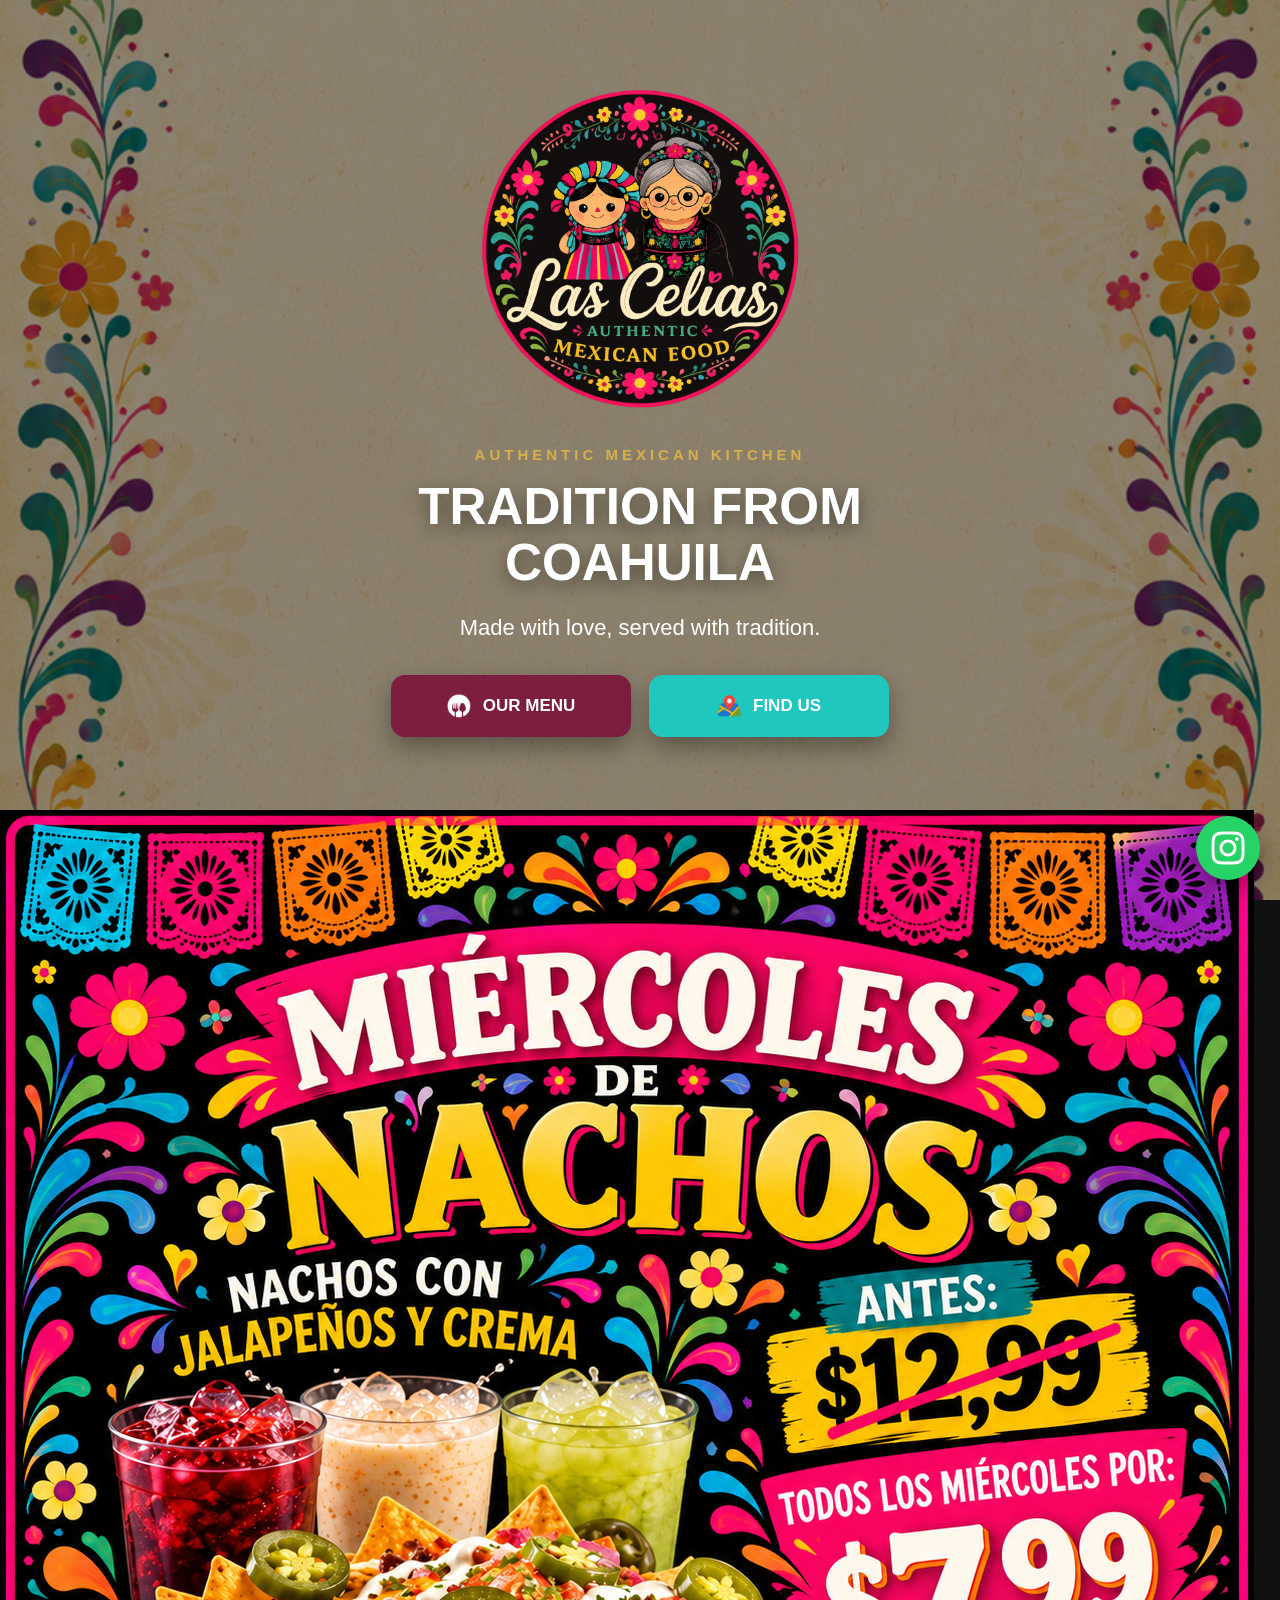
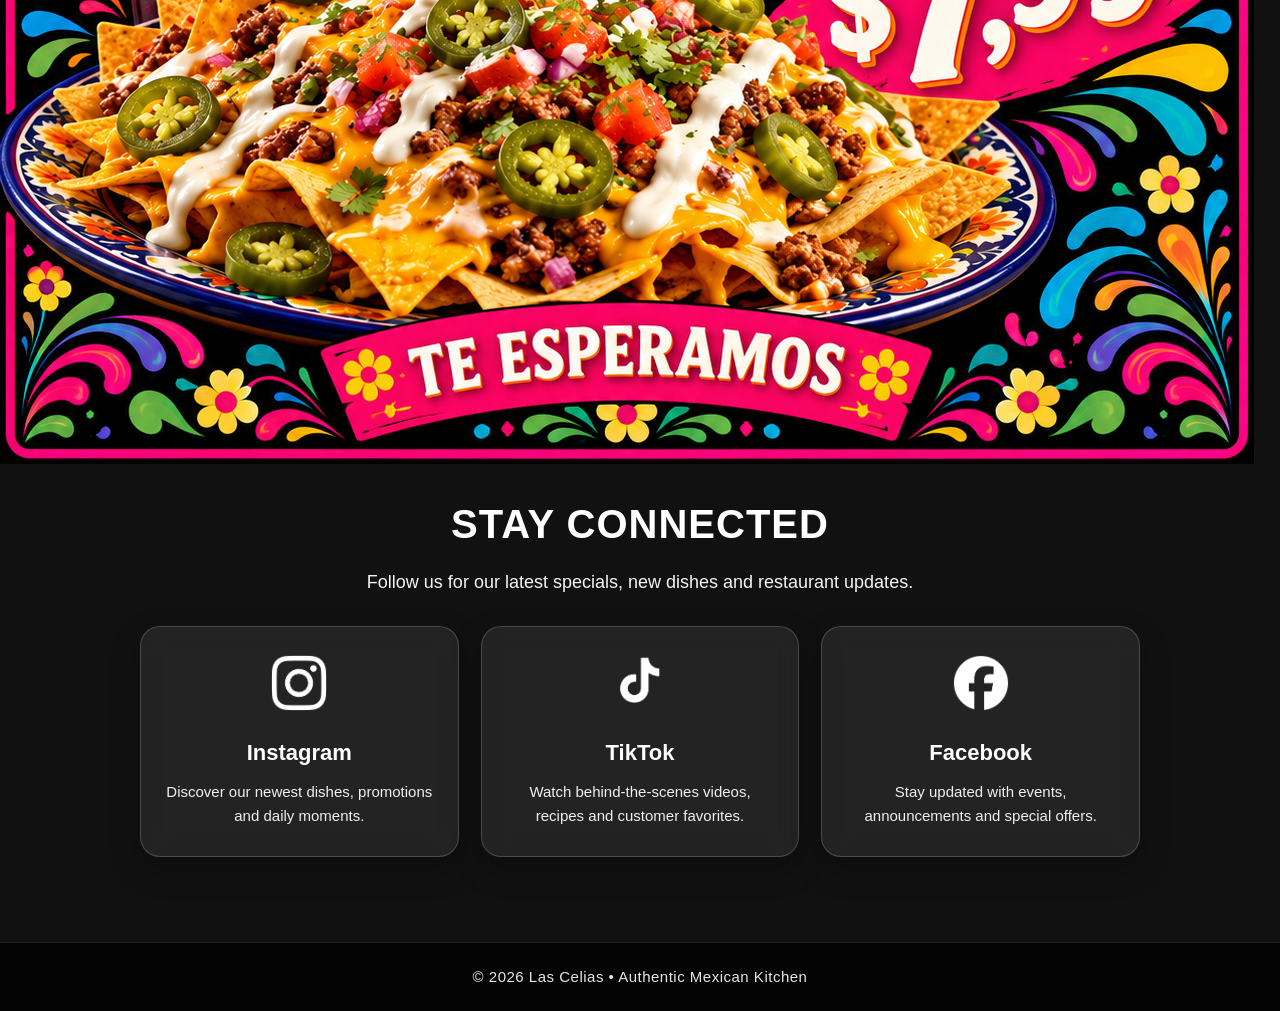
==== commit 39a89e12: "Las Celias website" ====
--- a/index.html
+++ b/index.html
@@ -81,9 +81,27 @@
 
         </div>
 
+       </section>
+
+
+    <!-- =========================
+         WEDNESDAY PROMOTION
+    ========================== -->
+
+    <section class="promo-section">
+
+        <div class="promo-home">
+
+            <img
+                src="images/promo.png"
+                alt="Wednesday Nachos Promotion at Las Celias">
+
+        </div>
+
     </section>
 
-        <!-- Social Section -->
+
+    <!-- Social Section -->
 
     <section class="social-section">
 
--- a/css/style.css
+++ b/css/style.css
@@ -172,11 +172,11 @@
 ========================= */
 
 .btn-menu{
-    background:#C62828;
+    background:#7d1d3f;
 }
 
 .btn-menu:hover{
-    background:#B71C1C;
+    background:#7d1d3f;
 }
 
 /* =========================
@@ -184,11 +184,11 @@
 ========================= */
 
 .btn-location{
-    background:#2E7D32;
+    background:#1fc7be;
 }
 
 .btn-location:hover{
-    background:#1B5E20;
+    background:#1fc7be;
 }
 
 /* =========================
@@ -508,5 +508,75 @@
     .social-section h2{
         font-size:26px;
     }
-
+/* =========================
+   WEDNESDAY PROMOTION
+========================= */
+
+.promo-section {
+    width: 100%;
+    padding: 0 20px 25px;
+    display: flex;
+    justify-content: center;
+    align-items: center;
+}
+
+.promo-home {
+    width: 100%;
+    max-width: 340px;
+}
+
+.promo-home img {
+    display: block;
+    width: 100%;
+    height: auto;
+    max-height: 360px;
+    object-fit: contain;
+    border-radius: 16px;
+    box-shadow: 0 8px 22px rgba(0,0,0,.30);
+}
+
+/* =========================
+   CELULARES
+========================= */
+
+@media (max-width: 768px) {
+
+    .promo-section {
+        padding: 0 25px 25px;
+    }
+
+    .promo-home {
+        max-width: 300px;
+    }
+
+    .promo-home img {
+        width: 100%;
+        height: auto;
+        max-height: 330px;
+        object-fit: contain;
+        border-radius: 14px;
+    }
+}
+
+/* =========================
+   CELULARES PEQUEÑOS
+========================= */
+
+@media (max-width: 480px) {
+
+    .promo-section {
+        padding: 0 30px 25px;
+    }
+
+    .promo-home {
+        max-width: 270px;
+    }
+
+    .promo-home img {
+        width: 100%;
+        height: auto;
+        max-height: 300px;
+        object-fit: contain;
+        border-radius: 13px;
+    }
 }
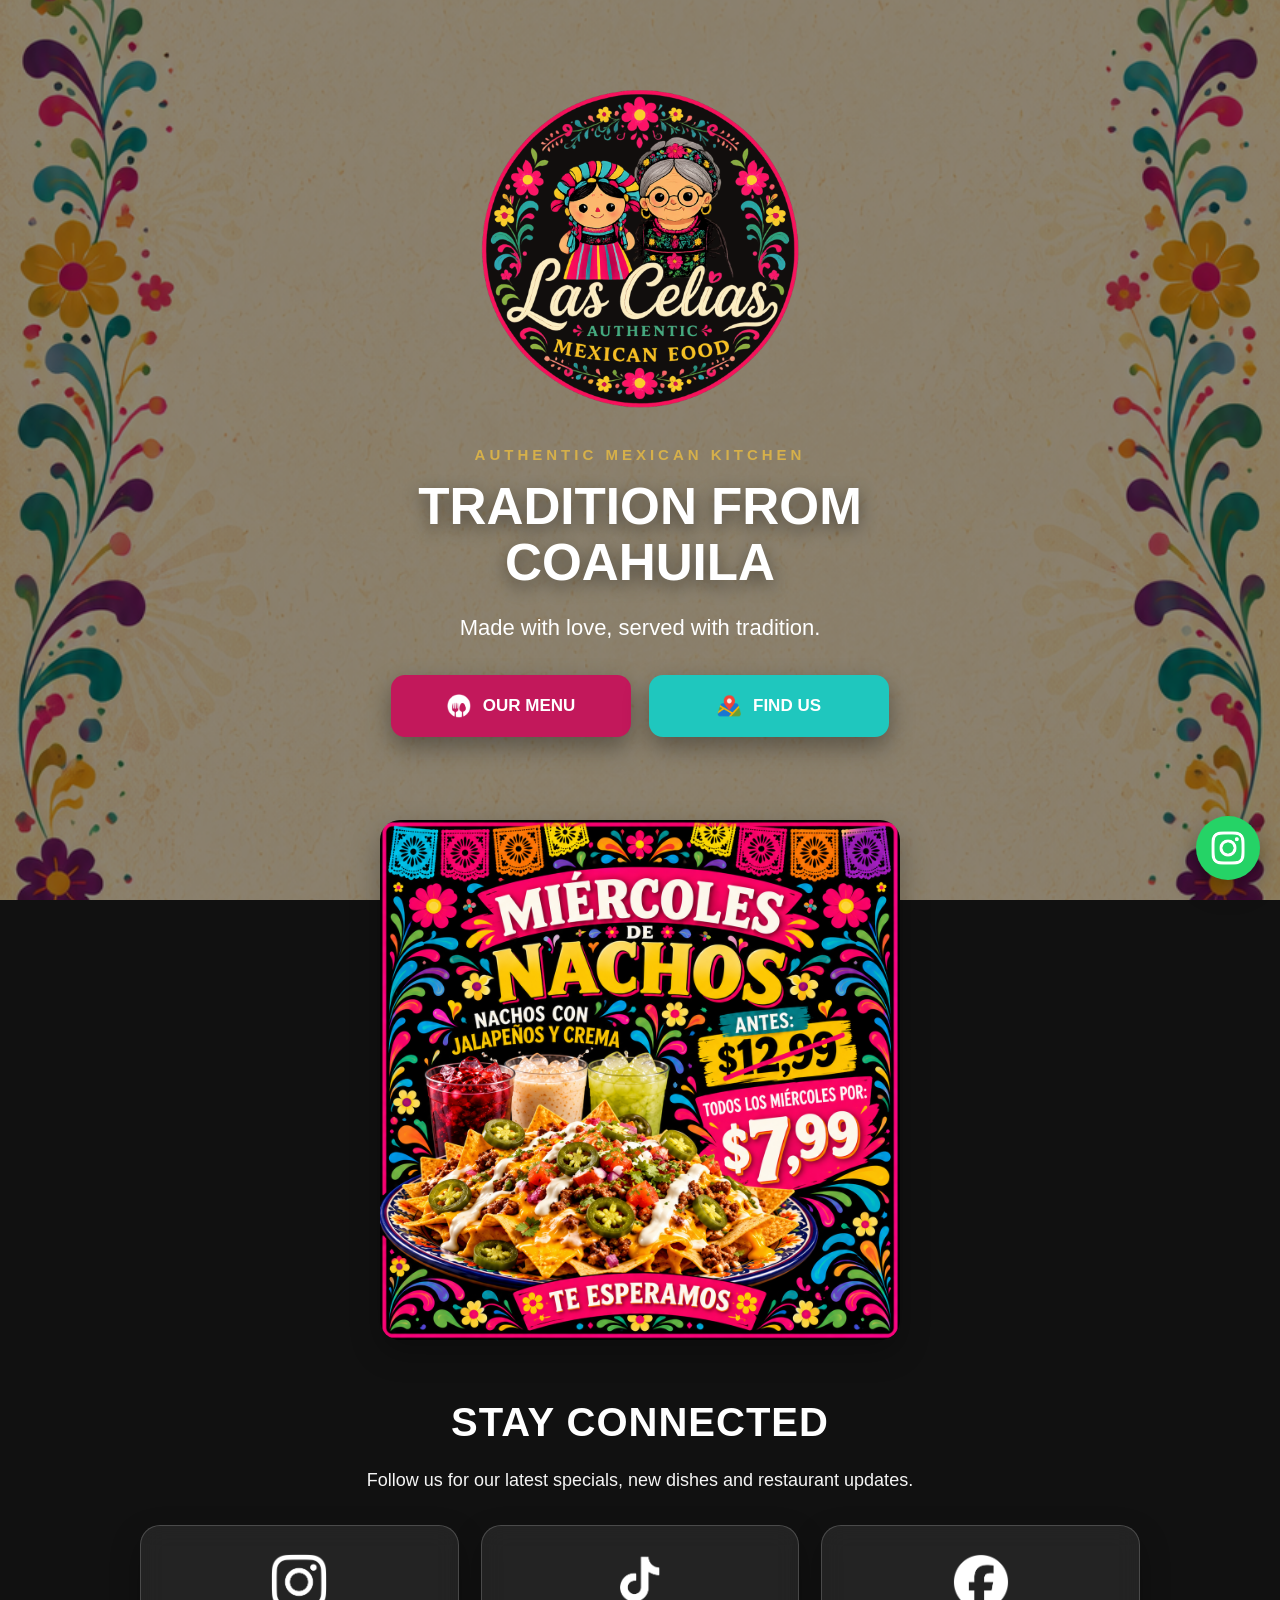
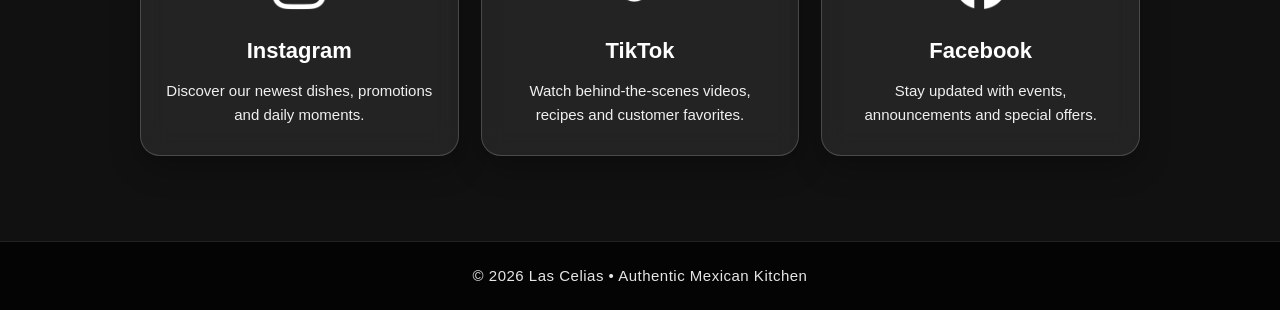
==== commit 5de3e29a: "Actualizar cache de estilos" ====
--- a/index.html
+++ b/index.html
@@ -8,7 +8,7 @@
 
     <title>Las Celias | Authentic Mexican Kitchen</title>
 
-    <link rel="stylesheet" href="css/style.css">
+    <link rel="stylesheet" href="css/style.css?v=3">
 
 </head>
 
--- a/css/style.css
+++ b/css/style.css
@@ -172,11 +172,11 @@
 ========================= */
 
 .btn-menu{
-    background:#7d1d3f;
+     background:#C2185B;
 }
 
 .btn-menu:hover{
-    background:#7d1d3f;
+     background:#C2185B;
 }
 
 /* =========================
@@ -479,104 +479,57 @@
 }
 
 /* =========================
-   SMALL PHONES
-========================= */
-
-@media (max-width:480px){
-
-    .logo{
-        width:210px;
-    }
-
-    .hero h1{
-        font-size:1.7rem;
-    }
-
-    .description{
-        font-size:15px;
-    }
-
-    .subtitle{
-        font-size:11px;
-    }
-
-    .btn{
-        height:55px;
-        font-size:15px;
-    }
-
-    .social-section h2{
-        font-size:26px;
-    }
-/* =========================
-   WEDNESDAY PROMOTION
+   PROMO - MISMO ANCHO QUE LAS TARJETAS
 ========================= */
 
 .promo-section {
     width: 100%;
-    padding: 0 20px 25px;
+    padding: 10px 30px 30px;
     display: flex;
     justify-content: center;
-    align-items: center;
 }
 
 .promo-home {
     width: 100%;
-    max-width: 340px;
+    max-width: 520px;
 }
 
 .promo-home img {
     display: block;
     width: 100%;
     height: auto;
-    max-height: 360px;
-    object-fit: contain;
-    border-radius: 16px;
-    box-shadow: 0 8px 22px rgba(0,0,0,.30);
-}
-
-/* =========================
-   CELULARES
-========================= */
-
+    margin: 0 auto;
+    border-radius: 20px;
+    box-shadow: 0 12px 30px rgba(0,0,0,.28);
+}
+
+/* CELULAR */
 @media (max-width: 768px) {
-
     .promo-section {
-        padding: 0 25px 25px;
+        padding: 10px 30px 30px;
     }
 
     .promo-home {
-        max-width: 300px;
+        width: 100%;
+        max-width: none;
     }
 
     .promo-home img {
         width: 100%;
         height: auto;
-        max-height: 330px;
-        object-fit: contain;
-        border-radius: 14px;
-    }
-}
-
-/* =========================
-   CELULARES PEQUEÑOS
-========================= */
-
+        border-radius: 20px;
+    }
+}
+
+/* CELULAR PEQUEÑO */
 @media (max-width: 480px) {
-
     .promo-section {
-        padding: 0 30px 25px;
-    }
-
-    .promo-home {
-        max-width: 270px;
+        padding: 10px 30px 30px;
     }
 
     .promo-home img {
         width: 100%;
         height: auto;
-        max-height: 300px;
-        object-fit: contain;
-        border-radius: 13px;
+        border-radius: 18px;
     }
 }
